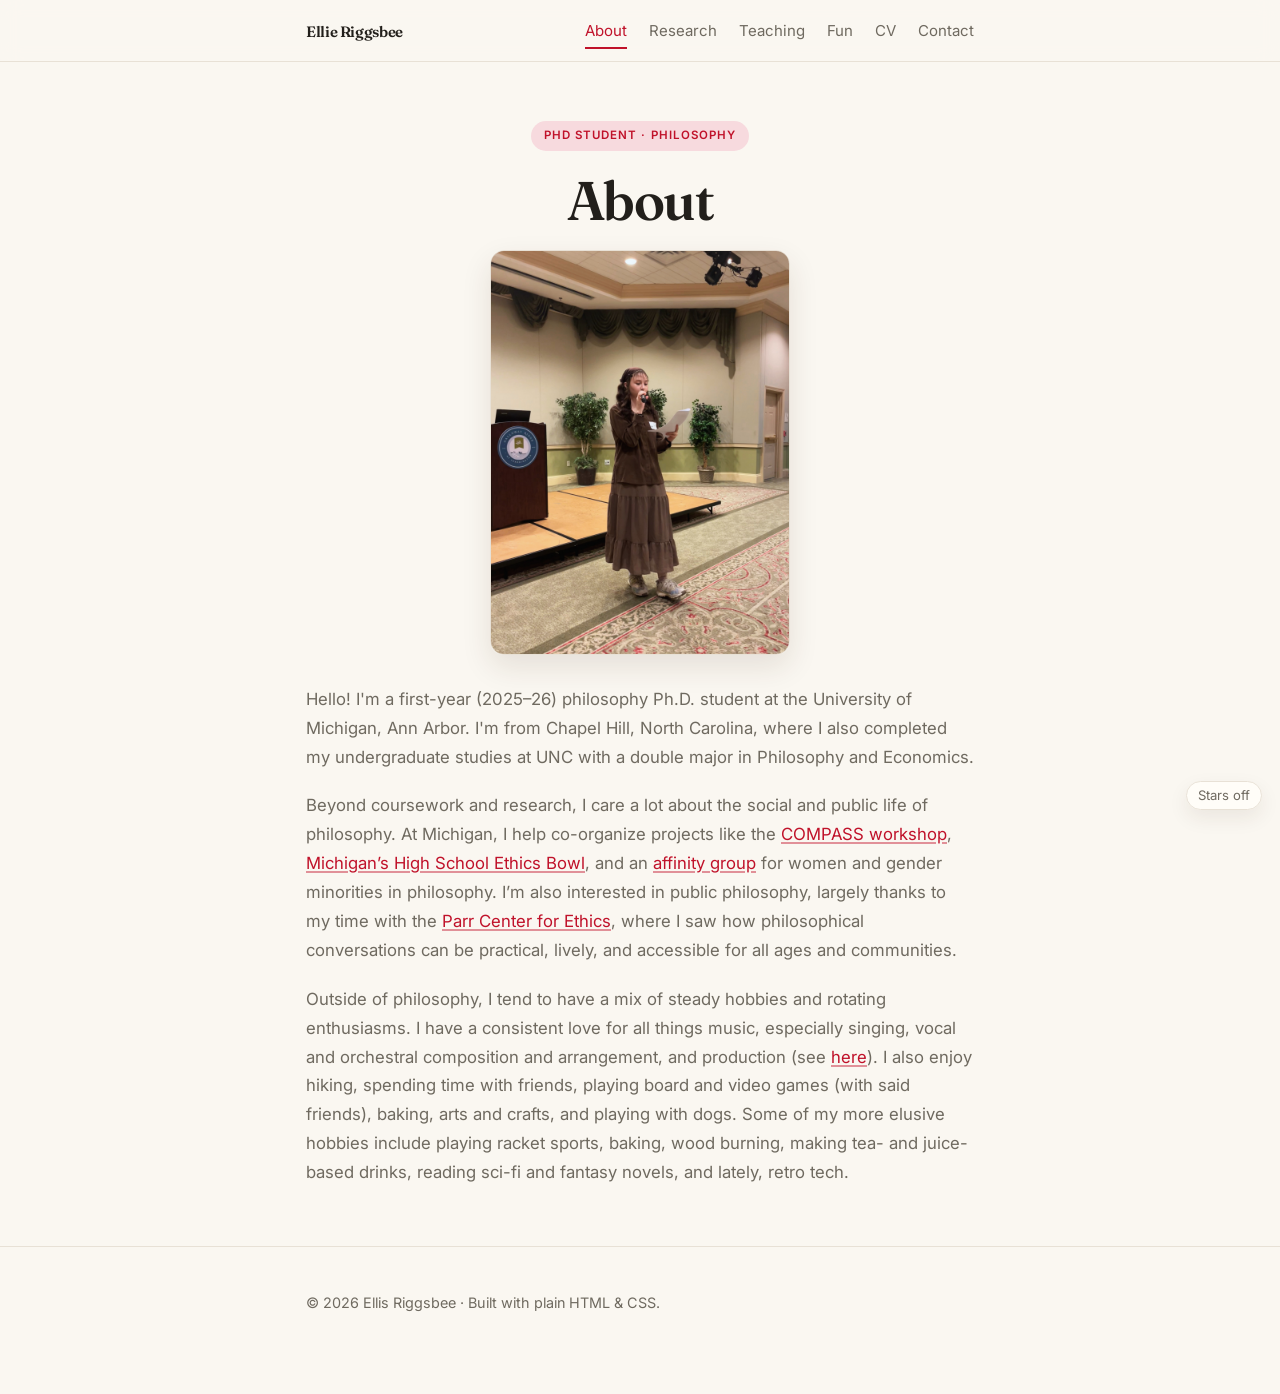
==== about.html @ 44b4fdca "Publish personal website" ====
<!DOCTYPE html>
<html lang="en">
<head>
  <meta charset="utf-8" />
  <meta name="viewport" content="width=device-width, initial-scale=1" />
  <title>About · Ellis Riggsbee</title>
  <meta name="description" content="About Ellis Riggsbee, PhD student in philosophy." />
  <link rel="icon" href="favicon.svg" type="image/svg+xml" />
  <link rel="preconnect" href="https://fonts.googleapis.com" />
  <link rel="preconnect" href="https://fonts.gstatic.com" crossorigin />
  <link rel="stylesheet" href="https://fonts.googleapis.com/css2?family=Fraunces:ital,opsz,wght@0,9..144,400..700;1,9..144,400..600&family=Inter:wght@400;500;600&display=swap" />
  <link rel="stylesheet" href="styles.css?v=about-stacked-photo" />
</head>
<body class="about-page">

  <nav class="nav">
    <div class="wrap">
      <span class="brand"><a href="index.html?fresh=site-current" style="color:inherit;">Ellie Riggsbee</a></span>
      <ul>
        <li><a href="about.html" aria-current="page">About</a></li>
        <li><a href="research.html">Research</a></li>
        <li><a href="teaching.html">Teaching</a></li>
        <li><a href="fun.html">Fun</a></li>
        <li><a href="cv.pdf" target="_blank" rel="noopener">CV</a></li>
        <li><a href="contact.html">Contact</a></li>
      </ul>
    </div>
  </nav>

  <section class="about-hero">
    <div class="wrap about-layout">
      <div class="about-aside">
        <div class="about-heading">
          <span class="pill">PhD Student · Philosophy</span>
          <h1>About</h1>
        </div>
        <img class="about-photo" src="about-photo.png?v=public-talk" alt="Ellis &ldquo;Ellie&rdquo; Riggsbee" />
      </div>
      <div class="about-copy">
        <p>
          Hello! I'm a first-year (2025–26) philosophy Ph.D. student at the
          University of Michigan, Ann Arbor. I'm from Chapel Hill, North Carolina,
          where I also completed my undergraduate studies at UNC with a double
          major in Philosophy and Economics.
        </p>
        <p>
          Beyond coursework and research, I care a lot about the social and
          public life of philosophy. At Michigan, I help co-organize projects
          like the
          <a class="link" href="https://michigancompass.wixsite.com/compassworkshop" target="_blank" rel="noopener">COMPASS workshop</a>,
          <a class="link" href="https://a2ethics.org/" target="_blank" rel="noopener">Michigan&rsquo;s High School Ethics Bowl</a>,
          and an <a class="link" href="https://lsa.umich.edu/philosophy/graduates/community/departmental-groups.html" target="_blank" rel="noopener">affinity group</a> for women and gender minorities in philosophy.
          I&rsquo;m also interested in public philosophy, largely thanks to my time
          with the <a class="link" href="https://parrcenter.unc.edu/" target="_blank" rel="noopener">Parr Center for Ethics</a>, where I saw
          how philosophical conversations can be practical, lively, and
          accessible for all ages and communities.
        </p>
        <p>
          Outside of philosophy, I tend to have a mix of steady hobbies and
          rotating enthusiasms. I have a consistent love for all things music,
          especially singing, vocal and orchestral composition and arrangement,
          and production (see <a class="link" href="music.html">here</a>). I also enjoy hiking, spending time with friends,
          playing board and video games (with said friends), baking, arts and
          crafts, and playing with dogs. Some of my more elusive hobbies include
          playing racket sports, baking, wood burning, making tea- and
          juice-based drinks, reading sci-fi and fantasy novels, and lately,
          retro tech.
        </p>
      </div>
    </div>
  </section>

  <footer>
    <div class="wrap">
      <p>© <span id="year"></span> Ellis Riggsbee · Built with plain HTML &amp; CSS.</p>
    </div>
  </footer>

  <script>
    document.getElementById("year").textContent = new Date().getFullYear();
  </script>
  <script src="cursor.js?v=about-stacked-photo"></script>
</body>
</html>
---- styles.css ----
/* =========================================================================
   Ellie Riggsbee — site styles
   Plain CSS, no build step. Edit colors in the :root block below.
   ========================================================================= */

:root {
  /* -- Palette (tweak these to restyle the whole site) -- */
  --bg:          #faf7f1;   /* warm paper */
  --surface:     #fffdf9;   /* cards / panels */
  --text:        #221f1b;   /* near-black ink */
  --muted:       #6f6a60;   /* secondary text */
  --accent:      #c0122a;   /* crimson — brighter middle ground, still AA-accessible */
  --accent-soft: #f7dade;   /* pale accent for highlights */
  --border:      #e8e1d6;

  --max-width: 720px;
  /* Web fonts load from Google Fonts (see <head>); fall back gracefully offline. */
  --serif: "Fraunces", "Iowan Old Style", Palatino, Georgia, serif;
  --sans:  "Inter", -apple-system, BlinkMacSystemFont, "Segoe UI", Roboto, Helvetica, Arial, sans-serif;
}

@media (prefers-color-scheme: dark) {
  :root {
    --bg:          #16140f;
    --surface:     #1e1b15;
    --text:        #ece7dd;
    --muted:       #a49d90;
    --accent:      #ef6d78;   /* lightened shirt-crimson for contrast on dark */
    --accent-soft: #3a161b;
    --border:      #332e25;
  }
}

* { box-sizing: border-box; }

html { scroll-behavior: smooth; }

body {
  margin: 0;
  background: var(--bg);
  color: var(--text);
  font-family: var(--sans);
  font-size: 18px;
  line-height: 1.7;
  -webkit-font-smoothing: antialiased;
  text-rendering: optimizeLegibility;
}
::selection { background: var(--accent-soft); color: var(--text); }
:focus-visible { outline: 2px solid var(--accent); outline-offset: 3px; border-radius: 3px; }

/* ---- Layout ---- */
.wrap { max-width: var(--max-width); margin: 0 auto; padding: 0 26px; }

section { padding: 64px 0; border-top: 1px solid var(--border); }
section:first-of-type { border-top: none; }

/* ---- Typography ---- */
h1, h2, h3 {
  font-family: var(--serif); font-optical-sizing: auto;
  font-weight: 600; line-height: 1.12; letter-spacing: -0.015em; color: var(--text);
}
h1 { font-size: clamp(2.6rem, 6vw, 3.4rem); margin: 0 0 0.15em; letter-spacing: -0.03em; }
.home-title { margin-bottom: 22px; }
h2 { font-size: 1.7rem; margin: 0 0 0.6em; }
h2::before {
  content: ""; display: block; width: 30px; height: 3px; border-radius: 2px;
  background: var(--accent); margin-bottom: 14px;
}
h3 { font-size: 1.15rem; margin: 1.3em 0 0.3em; letter-spacing: -0.005em; }
p  { margin: 0 0 1em; }
.muted { color: var(--muted); }
.small { font-size: 0.9rem; }

a { color: var(--accent); text-decoration: none; }
a.link {
  /* persistent underline so links are distinguishable without relying on color (a11y) */
  text-decoration: underline;
  text-decoration-thickness: 1.5px;
  text-underline-offset: 2px;
  text-decoration-color: color-mix(in srgb, var(--accent) 45%, transparent);
  transition: text-decoration-color 0.2s ease;
}
a.link:hover { text-decoration-color: var(--accent); }

/* ---- Nav ---- */
.nav {
  position: sticky; top: 0; z-index: 10;
  background: color-mix(in srgb, var(--bg) 82%, transparent);
  backdrop-filter: blur(10px);
  border-bottom: 1px solid var(--border);
}
.nav .wrap { display: flex; align-items: center; justify-content: space-between; flex-wrap: wrap; gap: 6px 18px; padding-top: 15px; padding-bottom: 15px; }
.nav .brand { font-family: var(--serif); font-weight: 600; font-size: 1.15rem; color: var(--text); letter-spacing: -0.02em; }
.nav ul { display: flex; gap: 22px; list-style: none; margin: 0; padding: 0; }
.nav a { position: relative; display: inline-block; color: var(--muted); font-size: 0.94rem; transition: color 0.2s ease; }
.nav a::after {
  content: ""; position: absolute; left: 0; right: 0; bottom: -5px; height: 1.5px;
  background: var(--accent); transform: scaleX(0); transform-origin: left; transition: transform 0.22s ease;
}
.nav a:hover { color: var(--accent); }
.nav a:hover::after { transform: scaleX(1); }
.nav a[aria-current="page"] { color: var(--accent); }
.nav a[aria-current="page"]::after { transform: scaleX(1); }
@media (max-width: 620px) {
  .nav ul { gap: 15px; font-size: 0.85rem; flex-wrap: wrap; justify-content: flex-end; }
}

/* ---- Hero ---- */
.hero { padding-top: 84px; }
.hero:not(.home-hero) { padding-bottom: 14px; }
.home-hero { padding-top: 56px; }
.home-hero { padding-bottom: 42px; }
.home-sections { padding-top: 42px; padding-bottom: 34px; }
.hero .tagline { font-size: 1.2rem; line-height: 1.6; color: var(--muted); max-width: 33em; }
.newcomb-page .hero h1 { margin-bottom: 32px; }
.newcomb-page .console { margin-top: -1px; }
.about-note { margin-top: 22px; }
.home-hero .hero-inner { position: relative; }
.hero-inner { display: flex; gap: 34px; align-items: stretch; }
.hero-text { flex: 1; min-width: 0; }
.about-hero {
  padding: 56px 0 34px;
  border-top: none;
}
.about-layout {
  display: flex;
  flex-direction: column;
  align-items: center;
  gap: 30px;
}
.about-aside {
  display: flex;
  flex-direction: column;
  align-items: center;
  gap: 18px;
  width: 100%;
}
.about-copy {
  padding-top: 0;
  width: 100%;
}
.about-heading h1 {
  margin-bottom: 0;
  text-align: center;
}
.about-copy p {
  max-width: 100%;
  color: var(--muted);
  font-size: 1.05rem;
  line-height: 1.72;
}
.about-copy p + p {
  margin-top: 20px;
}
.about-photo {
  width: 300px;
  height: 405px;
  object-fit: cover;
  object-position: center 44%;
  border-radius: 14px;
  border: 1px solid var(--border);
  box-shadow: 0 12px 30px rgba(60, 40, 20, 0.11);
}
@media (max-width: 720px) {
  .about-layout { gap: 28px; }
  .about-heading h1 { margin-bottom: 0; }
  .about-photo { width: 210px; height: 268px; }
}
.headshot {
  align-self: center; flex-shrink: 0;
  width: 250px; height: 520px; max-width: 100%;
  aspect-ratio: 4 / 5; object-fit: cover; object-position: center;
  border-radius: 18px; border: 1px solid var(--border);
  box-shadow: 0 16px 40px rgba(60, 40, 20, 0.14);
}
.headshot-frame {
  align-self: center;
  flex-shrink: 0;
  width: 250px;
  height: 472px;
  max-width: 100%;
  overflow: hidden;
  border-radius: 18px;
  border: 1px solid var(--border);
  box-shadow: 0 16px 40px rgba(60, 40, 20, 0.14);
}
.headshot-frame .headshot {
  display: block;
  width: 250px;
  height: 520px;
  max-width: none;
  border: 0;
  border-radius: 0;
  box-shadow: none;
  transform: translateY(-24px);
}
@media (max-width: 560px) {
  .hero-inner { flex-direction: column-reverse; align-items: center; text-align: center; gap: 24px; }
  .hero-text { text-align: left; }
  .about-photo { width: 180px; height: 230px; }
  .headshot { align-self: center; width: 200px; height: 250px; }
  .headshot-frame { width: 200px; height: 250px; }
  .headshot-frame .headshot { width: 200px; height: 298px; transform: translateY(-24px); }
}
.pill {
  display: inline-block; font-size: 0.72rem; font-weight: 600; letter-spacing: 0.09em; text-transform: uppercase;
  color: var(--accent); background: var(--accent-soft);
  padding: 5px 13px; border-radius: 999px; margin-bottom: 20px;
}

/* ---- Cards / lists ---- */
.card {
  background: var(--surface); border: 1px solid var(--border);
  border-radius: 16px; padding: 22px 24px; margin: 16px 0;
  transition: transform 0.2s ease, box-shadow 0.2s ease, border-color 0.2s ease;
}
.hero + section .wrap > .card:first-child { margin-top: 0; }
.card:hover {
  transform: translateY(-3px);
  box-shadow: 0 16px 36px rgba(60, 40, 20, 0.09);
  border-color: color-mix(in srgb, var(--accent) 32%, var(--border));
}
.card h3 { margin-top: 0; }

.video {
  position: relative; aspect-ratio: 16 / 9; margin-top: 14px;
  border-radius: 12px; overflow: hidden; border: 1px solid var(--border);
  background: #000;
}
.video iframe { position: absolute; inset: 0; width: 100%; height: 100%; border: 0; }

.music-feature + .release-section { margin-top: 54px; }
.release-section { margin-top: 48px; }
.music-section-title {
  margin-bottom: 24px;
}
.feature-title {
  margin: 0 0 0.45em;
  font-size: 1.28rem;
}
.release-group + .release-group {
  margin-top: 38px;
}
.release-group-title {
  margin: 0 0 16px;
  color: var(--accent);
  font-family: var(--sans);
  font-size: 0.86rem;
  font-weight: 700;
  letter-spacing: 0.09em;
  line-height: 1.25;
  text-transform: uppercase;
}
.music-release {
  margin-top: 20px;
  margin-left: 16px;
}
.release-group-title + .music-release {
  margin-top: 0;
}
.music-release h4 {
  margin: 0 0 7px;
  color: var(--text);
  font-family: var(--serif);
  font-size: 1.08rem;
  font-style: italic;
  font-weight: 500;
  line-height: 1.2;
}
.release-blurb {
  max-width: 36em;
  margin: 0 0 11px;
  color: var(--muted);
  font-size: 0.96rem;
  line-height: 1.55;
}
.stream-grid {
  display: grid;
  grid-template-columns: repeat(4, minmax(0, 1fr));
  gap: 10px;
  margin-top: 14px;
}
.stream-link {
  display: flex;
  align-items: center;
  justify-content: center;
  min-height: 46px;
  padding: 9px 10px;
  background: var(--surface);
  color: var(--text);
  border: 1px solid var(--border);
  border-radius: 12px;
  transition: transform 0.2s ease, box-shadow 0.2s ease, border-color 0.2s ease;
}
.stream-link:hover {
  transform: translateY(-2px);
  box-shadow: 0 12px 28px rgba(60, 40, 20, 0.08);
  border-color: color-mix(in srgb, var(--accent) 32%, var(--border));
}
.stream-cover {
  display: none;
}
.stream-service {
  display: inline-flex;
  align-items: center;
  gap: 8px;
  min-width: 0;
  font-size: 0.9rem;
  font-weight: 600;
  line-height: 1.2;
}
.stream-logo {
  width: 20px;
  height: 20px;
  flex: 0 0 20px;
  fill: currentColor;
}
.spotify-logo { color: #1db954; }
.apple-logo { color: var(--text); }
.tidal-logo { color: var(--text); }
.youtube-logo { color: #ff0033; }
@media (max-width: 560px) {
  .stream-grid { grid-template-columns: repeat(2, minmax(0, 1fr)); }
}

.tag {
  display: inline-block; font-size: 0.8rem; font-weight: 500; color: var(--accent);
  background: var(--accent-soft); border-radius: 999px; padding: 4px 12px; margin: 3px 5px 3px 0;
}

.wip { font-size: 0.8rem; color: var(--accent); font-style: italic; }

.section-grid {
  display: grid;
  grid-template-columns: repeat(2, minmax(0, 1fr));
  gap: 16px;
  margin-top: 24px;
}
.home-sections .section-grid { margin-top: 0; }
.section-link {
  display: block;
  background: var(--surface);
  border: 1px solid var(--border);
  border-radius: 16px;
  padding: 20px 24px;
  color: var(--text);
  transition: transform 0.2s ease, box-shadow 0.2s ease, border-color 0.2s ease;
}
.section-link:hover {
  transform: translateY(-3px);
  box-shadow: 0 16px 36px rgba(60, 40, 20, 0.09);
  border-color: color-mix(in srgb, var(--accent) 32%, var(--border));
}
.section-link h2 {
  font-size: 1.35rem;
  margin-bottom: 0.35em;
}
.section-link h2::before { display: none; }
.section-link h2:last-child { margin-bottom: 0; }
.section-link p {
  color: var(--muted);
  font-size: 0.95rem;
  line-height: 1.55;
  margin-bottom: 0;
}
.home-actions-row {
  grid-column: 1 / -1;
  display: grid;
  grid-template-columns: repeat(2, minmax(0, 1fr));
  gap: 16px;
  margin-top: 26px;
}
.home-action-link {
  min-height: 66px;
  display: flex;
  align-items: center;
  justify-content: center;
  background: var(--accent);
  color: #fff;
  border: 1px solid transparent;
  border-radius: 16px;
  font-family: var(--serif);
  font-size: 1.35rem;
  font-weight: 600;
  line-height: 1.12;
  box-shadow: 0 6px 18px rgba(192, 18, 42, 0.24);
  transition: filter 0.15s ease, transform 0.12s ease, box-shadow 0.15s ease;
}
.home-action-link:hover {
  color: #fff;
  filter: brightness(1.06);
  transform: translateY(-1px);
  box-shadow: 0 10px 24px rgba(192, 18, 42, 0.30);
}
.quick-actions {
  display: flex;
  flex-wrap: wrap;
  gap: 12px;
  margin-top: 22px;
}
@media (max-width: 620px) {
  .section-grid { grid-template-columns: 1fr; }
}

/* ---- Buttons ---- */
.btn {
  display: inline-block; font: inherit; font-weight: 500; cursor: pointer;
  background: var(--accent); color: #fff; border: 1px solid transparent;
  padding: 11px 22px; border-radius: 11px; font-size: 0.95rem;
  box-shadow: 0 6px 18px rgba(192, 18, 42, 0.24);
  transition: filter 0.15s ease, transform 0.12s ease, box-shadow 0.15s ease;
}
.btn:hover { filter: brightness(1.06); transform: translateY(-1px); box-shadow: 0 10px 24px rgba(192, 18, 42, 0.30); }
.btn:active { transform: translateY(0); }
.btn.ghost { background: transparent; color: var(--accent); border: 1px solid var(--accent); box-shadow: none; }
.btn.ghost:hover { background: var(--accent-soft); }

/* ---- Footer ---- */
footer { padding: 44px 0 64px; margin-top: 8px; border-top: 1px solid var(--border); color: var(--muted); font-size: 0.9rem; }
.cursor-toggle {
  position: fixed;
  right: 18px;
  bottom: 90px;
  z-index: 910;
  display: inline-flex;
  align-items: center;
  padding: 7px 11px;
  border: 1px solid var(--border);
  border-radius: 999px;
  background: color-mix(in srgb, var(--surface) 92%, transparent);
  color: var(--muted);
  font: inherit;
  font-size: 0.82rem;
  line-height: 1;
  cursor: pointer;
  backdrop-filter: blur(8px);
  box-shadow: 0 8px 20px rgba(60, 40, 20, 0.08);
  transition: color 0.15s ease, border-color 0.15s ease, background 0.15s ease;
}
.cursor-toggle:hover {
  color: var(--accent);
  border-color: color-mix(in srgb, var(--accent) 45%, var(--border));
  background: var(--accent-soft);
}
.home-photo-toggle {
  position: absolute;
  top: calc(50% + 246px);
  right: calc(26px + 125px);
  transform: translateX(50%);
}
@media (max-width: 560px) {
  .home-photo-toggle {
    position: fixed;
    right: 12px;
    bottom: 76px;
  }
}

/* ---- Cute yellow star cursor trail (see cursor.js) ---- */
.cursor-star {
  position: fixed;
  pointer-events: none;
  z-index: 9999;
  color: #f5c518;                                  /* warm yellow */
  text-shadow: 0 0 6px rgba(245, 197, 24, 0.65);
  transform: translate(-50%, -50%);
  animation: cursor-star-fade 750ms ease-out forwards;
  will-change: transform, opacity;
  user-select: none;
}
@keyframes cursor-star-fade {
  0%   { opacity: 1; transform: translate(-50%, -50%) scale(0.4) rotate(0deg); }
  30%  { opacity: 1; transform: translate(calc(-50% + var(--dx, 0px)), -60%)  scale(1)   rotate(var(--rot, 0deg)); }
  100% { opacity: 0; transform: translate(calc(-50% + var(--dx, 0px)), -120%) scale(0.6) rotate(var(--rot, 0deg)); }
}

/* ---- Brain-in-a-vat scroll buddy (see brainvat.js) ---- */
#brainvat {
  position: fixed; right: 18px; bottom: 14px; z-index: 900;
  width: 60px; pointer-events: none; color: var(--text);
}
#brainvat .biv-body { transform-origin: bottom center; will-change: transform; }
#brainvat .biv-body svg { display: block; width: 100%; height: auto; overflow: visible; }
#brainvat::after {   /* little ground shadow */
  content: ""; position: absolute; left: 50%; bottom: -3px; transform: translateX(-50%);
  width: 40px; height: 7px; border-radius: 50%;
  background: rgba(0, 0, 0, 0.16); filter: blur(1px); z-index: -1;
}
#brainvat .biv-body.jump { animation: biv-jump 640ms cubic-bezier(0.3, 0.7, 0.4, 1); }
#brainvat.jumping::after { animation: biv-shadow 640ms ease; }
@keyframes biv-jump {
  0%   { transform: translateY(0)     scaleX(1)    scaleY(1);    }
  16%  { transform: translateY(0)     scaleX(1.09) scaleY(0.85); }  /* squash */
  46%  { transform: translateY(-22px) scaleX(0.95) scaleY(1.07); }  /* leap */
  72%  { transform: translateY(0)     scaleX(1.06) scaleY(0.9);  }  /* land */
  100% { transform: translateY(0)     scaleX(1)    scaleY(1);    }
}
@keyframes biv-shadow {
  0%, 100% { transform: translateX(-50%) scale(1);   opacity: 1;   }
  46%      { transform: translateX(-50%) scale(0.55); opacity: 0.5; }
}
@media (max-width: 560px) { #brainvat { width: 50px; right: 12px; } }
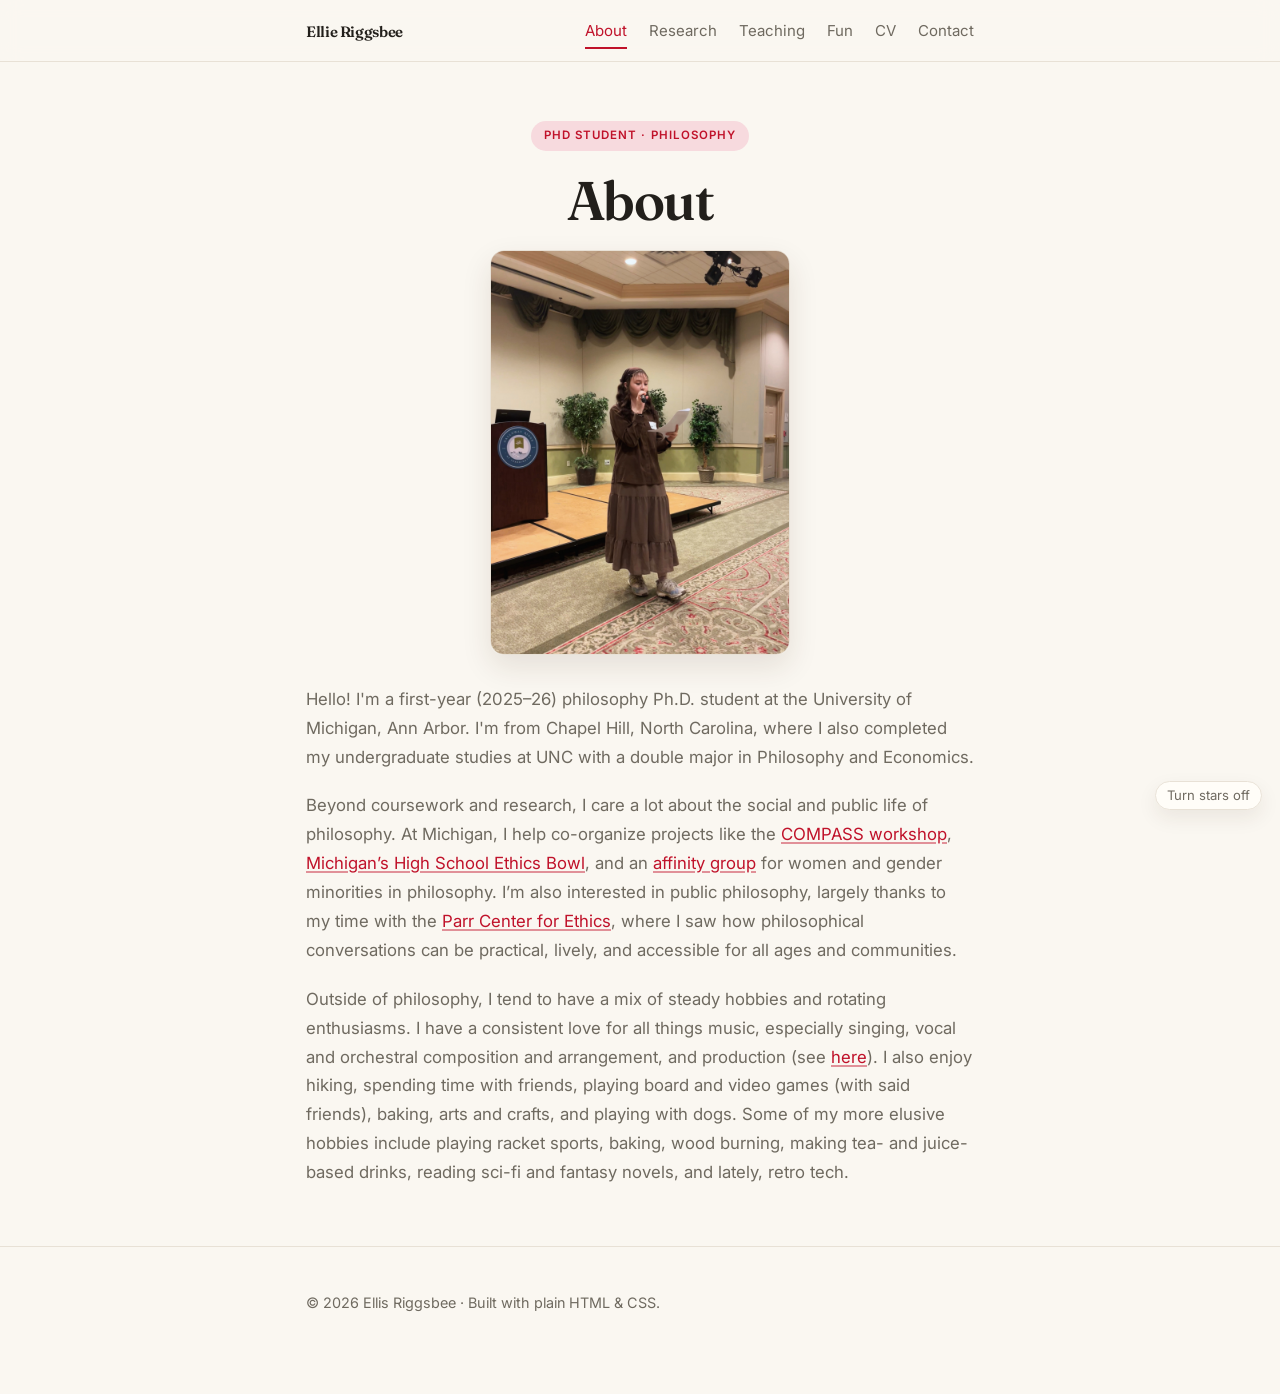
==== commit 940cf2c6: "fix star cursor behavior" ====
--- a/about.html
+++ b/about.html
@@ -9,7 +9,7 @@
   <link rel="preconnect" href="https://fonts.googleapis.com" />
   <link rel="preconnect" href="https://fonts.gstatic.com" crossorigin />
   <link rel="stylesheet" href="https://fonts.googleapis.com/css2?family=Fraunces:ital,opsz,wght@0,9..144,400..700;1,9..144,400..600&family=Inter:wght@400;500;600&display=swap" />
-  <link rel="stylesheet" href="styles.css?v=about-stacked-photo" />
+  <link rel="stylesheet" href="styles.css?v=star-toggle-desktop-fix" />
 </head>
 <body class="about-page">
 
@@ -79,6 +79,6 @@
   <script>
     document.getElementById("year").textContent = new Date().getFullYear();
   </script>
-  <script src="cursor.js?v=about-stacked-photo"></script>
+  <script src="cursor.js?v=star-toggle-desktop-fix"></script>
 </body>
 </html>
--- a/styles.css
+++ b/styles.css
@@ -449,6 +449,9 @@
   transform: translateX(50%);
 }
 @media (max-width: 560px) {
+  .cursor-toggle {
+    display: none;
+  }
   .home-photo-toggle {
     position: fixed;
     right: 12px;
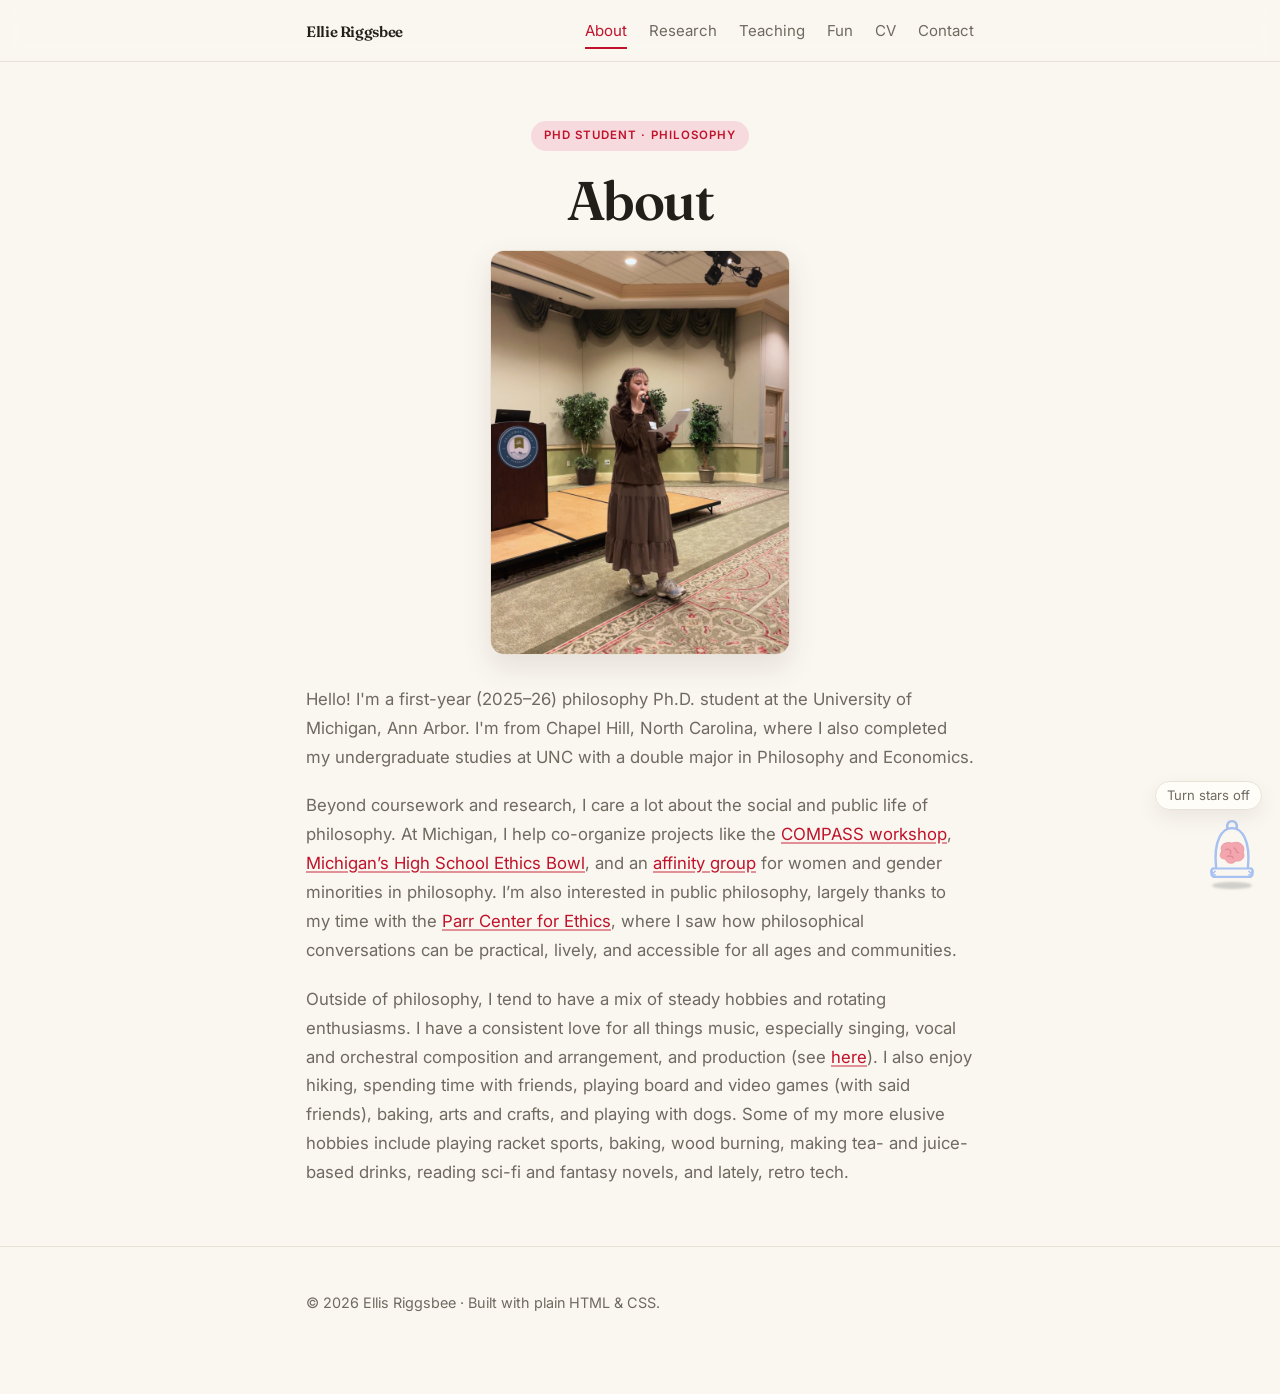
==== commit 7e6eb4e7: "biv buddy and newcomb phrase and star fix" ====
--- a/about.html
+++ b/about.html
@@ -9,7 +9,7 @@
   <link rel="preconnect" href="https://fonts.googleapis.com" />
   <link rel="preconnect" href="https://fonts.gstatic.com" crossorigin />
   <link rel="stylesheet" href="https://fonts.googleapis.com/css2?family=Fraunces:ital,opsz,wght@0,9..144,400..700;1,9..144,400..600&family=Inter:wght@400;500;600&display=swap" />
-  <link rel="stylesheet" href="styles.css?v=star-toggle-desktop-fix" />
+  <link rel="stylesheet" href="styles.css?v=star-toggle-default-on" />
 </head>
 <body class="about-page">
 
@@ -76,9 +76,29 @@
     </div>
   </footer>
 
+  <div id="brainvat" aria-hidden="true">
+    <div class="biv-body">
+      <svg viewBox="0 0 64 76" xmlns="http://www.w3.org/2000/svg" fill="none"
+           stroke="#a6c1f2" stroke-width="2.6" stroke-linecap="round" stroke-linejoin="round">
+        <path d="M21 39 C18 31 26 28 32 30 C39 27 47 32 44 40 C47 46 41 50 36 49
+                 C33 53 26 52 25 47 C19 47 18 43 21 39 Z" fill="#f4a6ae" stroke="#e79aa6" stroke-width="1" />
+        <path d="M25 37 C29 35 32 39 30 41" stroke="#df8b99" stroke-width="1.5" />
+        <path d="M34 35 C38 37 36 41 39 40" stroke="#df8b99" stroke-width="1.5" />
+        <path d="M27 44 C31 43 34 45 33 46" stroke="#df8b99" stroke-width="1.5" />
+        <path d="M15 56 C12 26 22 14 32 14 C42 14 52 26 49 56" />
+        <path d="M27 14 C25 4 39 4 37 14" />
+        <path d="M13 57 L51 57" stroke-width="2.2" />
+        <path d="M12 57 C9 58 9 66 14 66 L50 66 C55 66 55 58 52 57" />
+        <path d="M10 60 L14 64 M14 60 L10 64" stroke-width="1.6" />
+        <path d="M50 60 L54 64 M54 60 L50 64" stroke-width="1.6" />
+      </svg>
+    </div>
+  </div>
+
   <script>
     document.getElementById("year").textContent = new Date().getFullYear();
   </script>
-  <script src="cursor.js?v=star-toggle-desktop-fix"></script>
+  <script src="cursor.js?v=star-toggle-default-on"></script>
+  <script src="brainvat.js"></script>
 </body>
 </html>
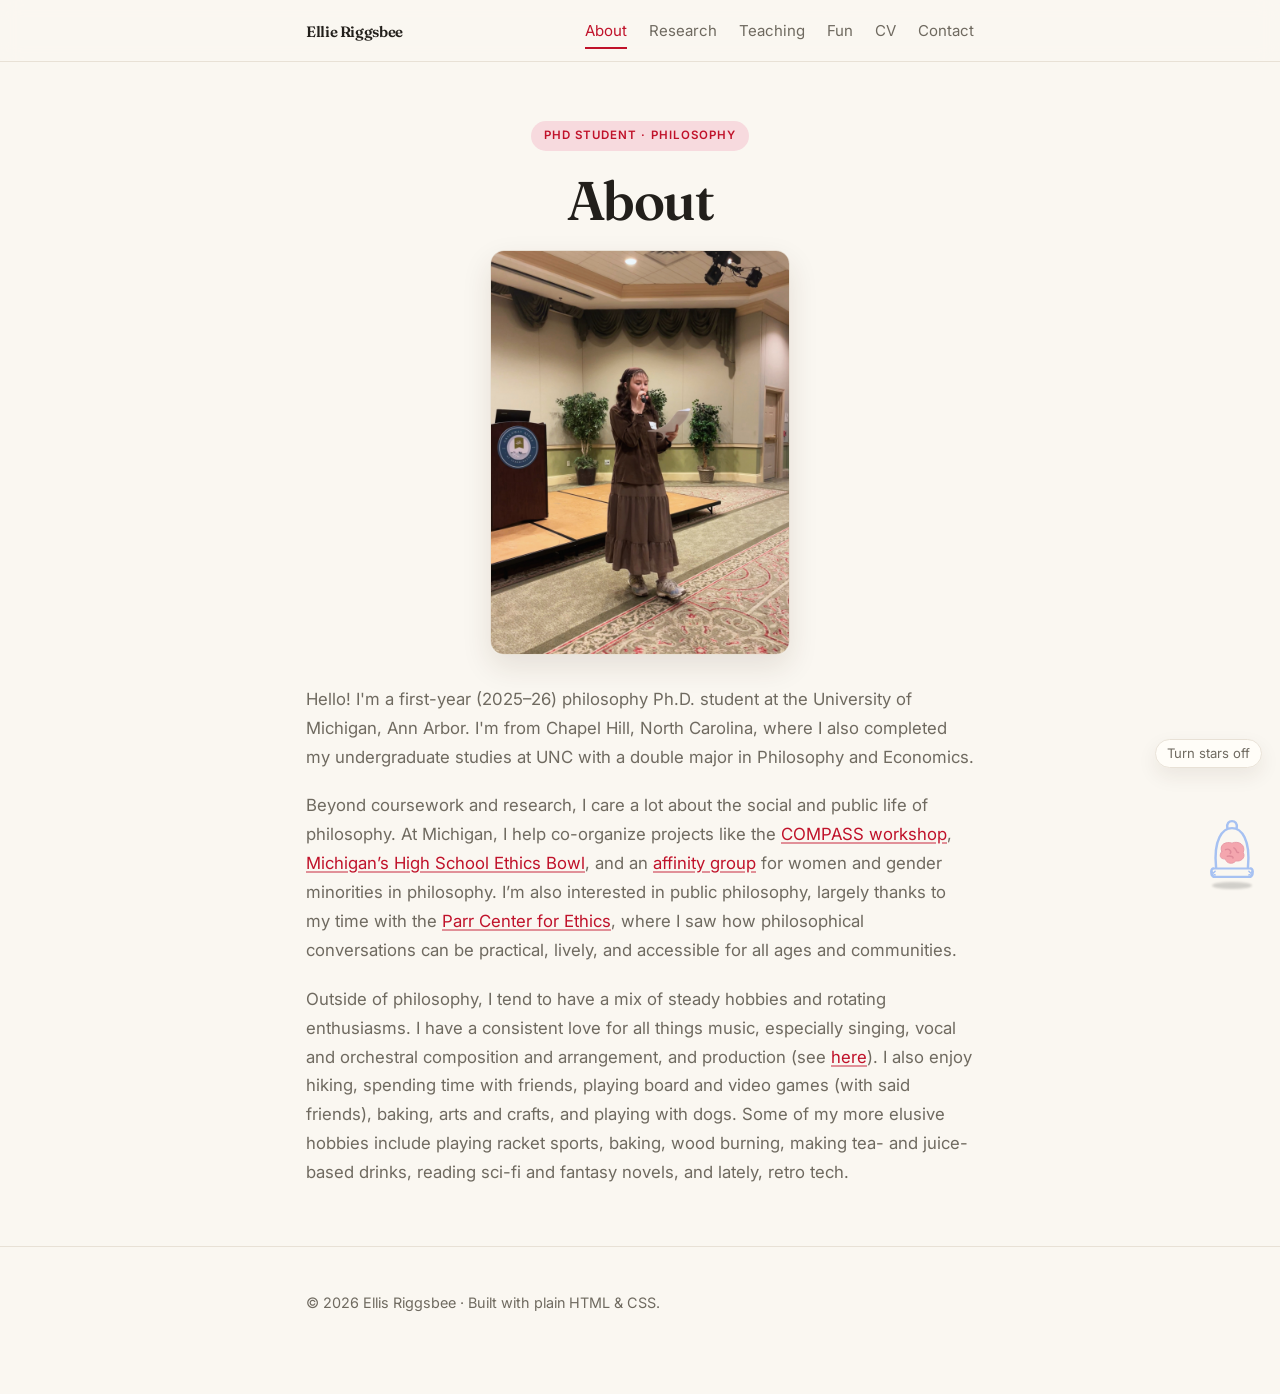
==== commit 4d83a982: "biv buddy fix hop to not touch star toggle" ====
--- a/about.html
+++ b/about.html
@@ -9,7 +9,7 @@
   <link rel="preconnect" href="https://fonts.googleapis.com" />
   <link rel="preconnect" href="https://fonts.gstatic.com" crossorigin />
   <link rel="stylesheet" href="https://fonts.googleapis.com/css2?family=Fraunces:ital,opsz,wght@0,9..144,400..700;1,9..144,400..600&family=Inter:wght@400;500;600&display=swap" />
-  <link rel="stylesheet" href="styles.css?v=star-toggle-default-on" />
+  <link rel="stylesheet" href="styles.css?v=biv-toggle-spacing" />
 </head>
 <body class="about-page">
 
@@ -98,7 +98,7 @@
   <script>
     document.getElementById("year").textContent = new Date().getFullYear();
   </script>
-  <script src="cursor.js?v=star-toggle-default-on"></script>
+  <script src="cursor.js?v=biv-toggle-spacing"></script>
   <script src="brainvat.js"></script>
 </body>
 </html>
--- a/styles.css
+++ b/styles.css
@@ -420,7 +420,7 @@
 .cursor-toggle {
   position: fixed;
   right: 18px;
-  bottom: 90px;
+  bottom: 132px;
   z-index: 910;
   display: inline-flex;
   align-items: center;
@@ -446,6 +446,7 @@
   position: absolute;
   top: calc(50% + 246px);
   right: calc(26px + 125px);
+  bottom: auto;
   transform: translateX(50%);
 }
 @media (max-width: 560px) {
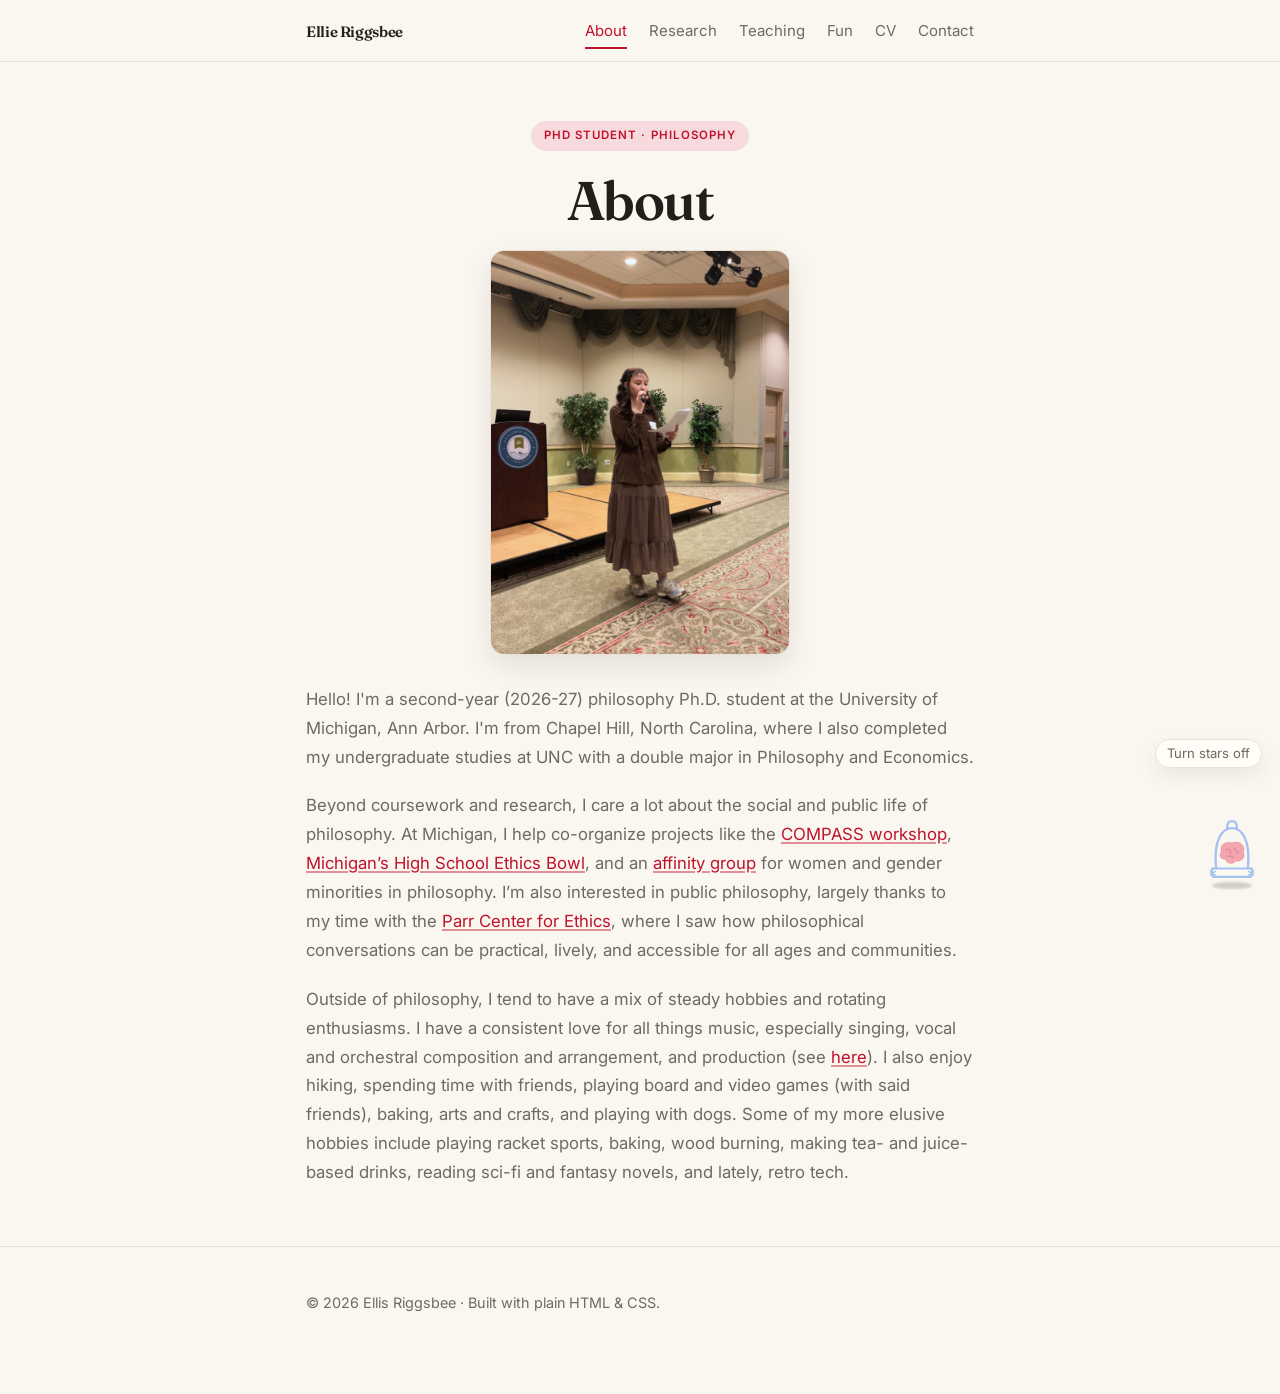
==== commit c26017d3: "Update about.html" ====
--- a/about.html
+++ b/about.html
@@ -38,7 +38,7 @@
       </div>
       <div class="about-copy">
         <p>
-          Hello! I'm a first-year (2025–26) philosophy Ph.D. student at the
+          Hello! I'm a second-year (2026-27) philosophy Ph.D. student at the
           University of Michigan, Ann Arbor. I'm from Chapel Hill, North Carolina,
           where I also completed my undergraduate studies at UNC with a double
           major in Philosophy and Economics.
